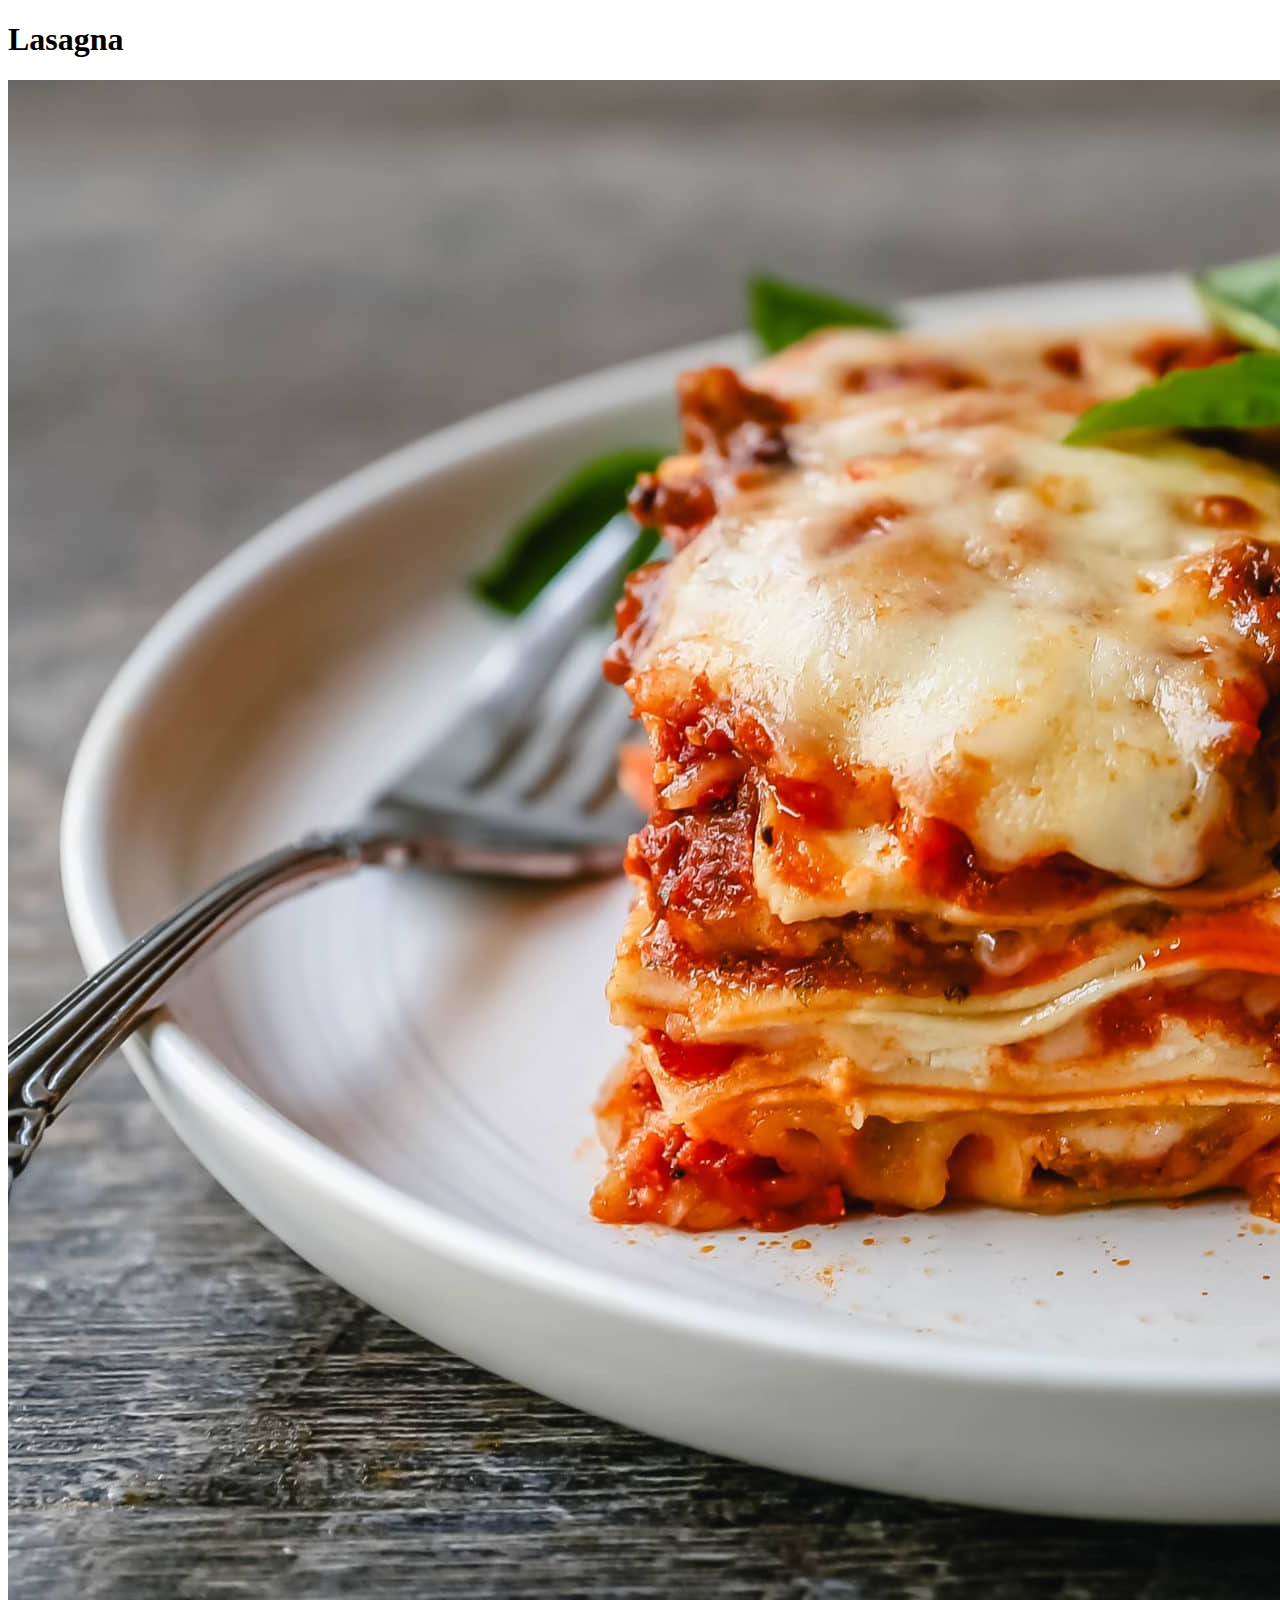
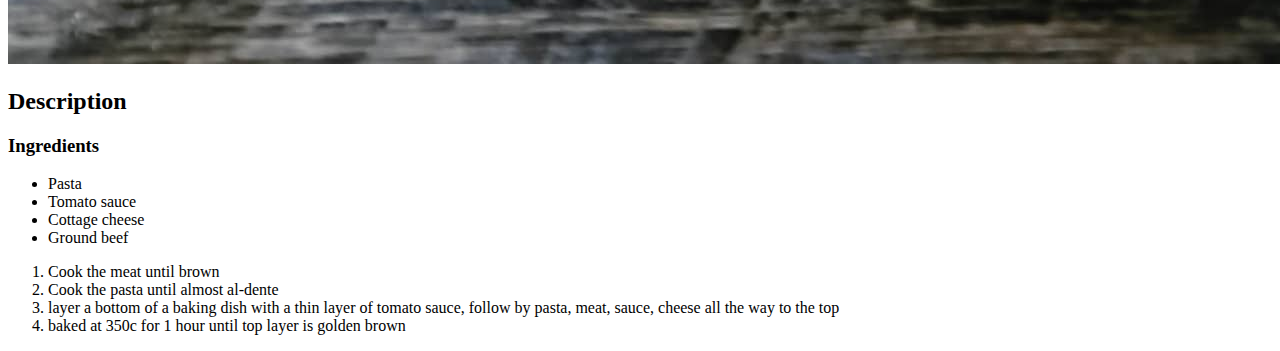
==== recipes/lasagna.html @ f74878c7 "Added main content" ====
<!DOCTYPE html>
<html lang="en">
<head>
    <meta charset="UTF-8">
    <meta http-equiv="X-UA-Compatible" content="IE=edge">
    <meta name="viewport" content="width=device-width, initial-scale=1.0">
    <title>Document</title>
</head>
<body>
    <h1>Lasagna</h1>
    <img src="../images/Lasagna.jpg" alt="An image of a delicious looking lasagna">
    <h2>Description</h2>
    <h3>Ingredients</h3>
    <ul>
        <li>Pasta</li>
        <li>Tomato sauce</li>
        <li>Cottage cheese</li>
        <li>Ground beef</li>
    </ul>
    <ol>
        <li>Cook the meat until brown</li>
        <li>Cook the pasta until almost al-dente</li>
        <li>layer a bottom of a baking dish with a thin layer of tomato sauce, follow by pasta, meat, sauce, cheese all the way to the top</li>
        <li>baked at 350c for 1 hour until top layer is golden brown</li>
    </ol>
</body>
</html>
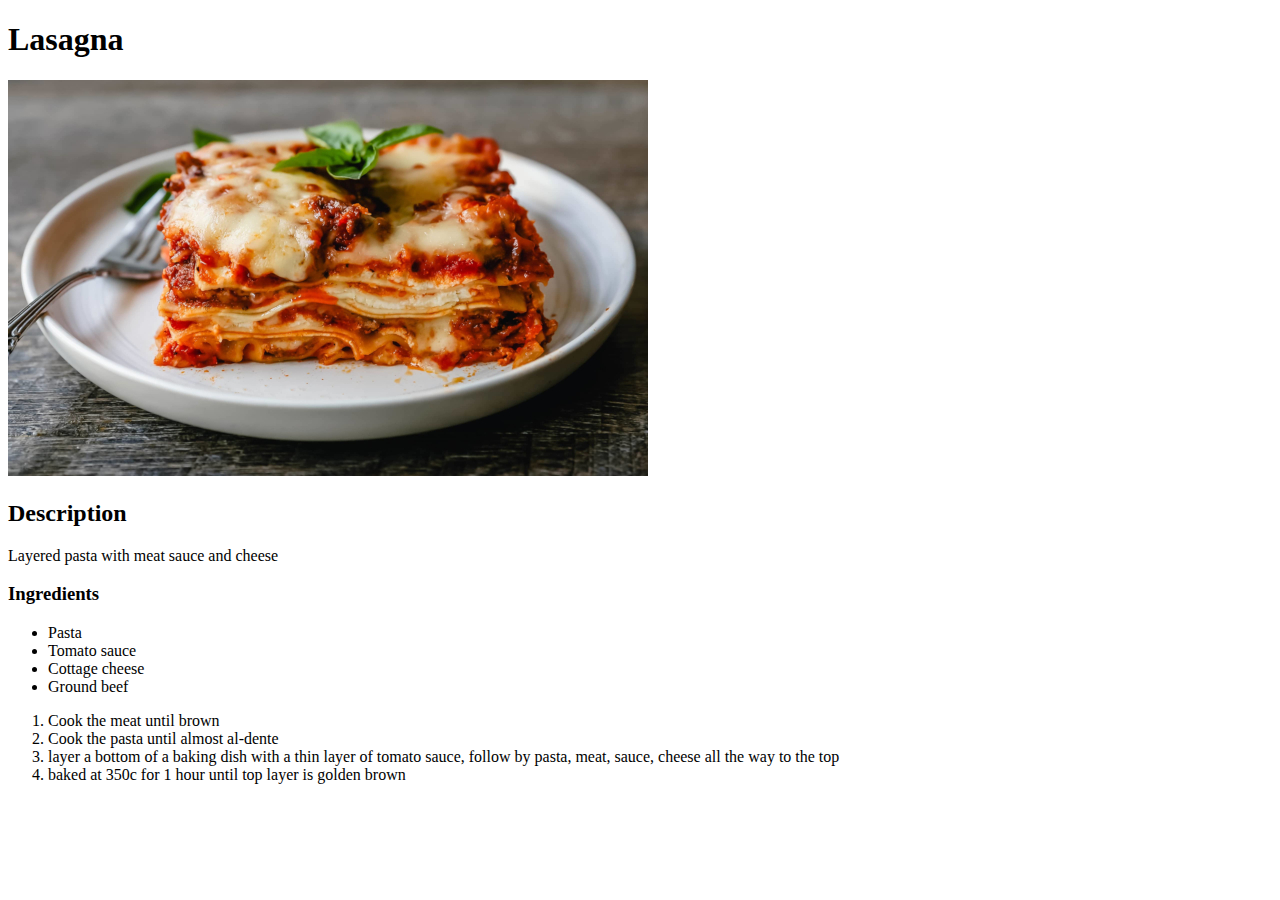
==== commit 4a7066b1: "Added css styling" ====
--- a/recipes/lasagna.html
+++ b/recipes/lasagna.html
@@ -4,12 +4,14 @@
     <meta charset="UTF-8">
     <meta http-equiv="X-UA-Compatible" content="IE=edge">
     <meta name="viewport" content="width=device-width, initial-scale=1.0">
-    <title>Document</title>
+    <title>Lasagna</title>
+    <link rel="stylesheet" href="../style2.css">
 </head>
 <body>
     <h1>Lasagna</h1>
     <img src="../images/Lasagna.jpg" alt="An image of a delicious looking lasagna">
     <h2>Description</h2>
+    <p>Layered pasta with meat sauce and cheese</p>
     <h3>Ingredients</h3>
     <ul>
         <li>Pasta</li>
